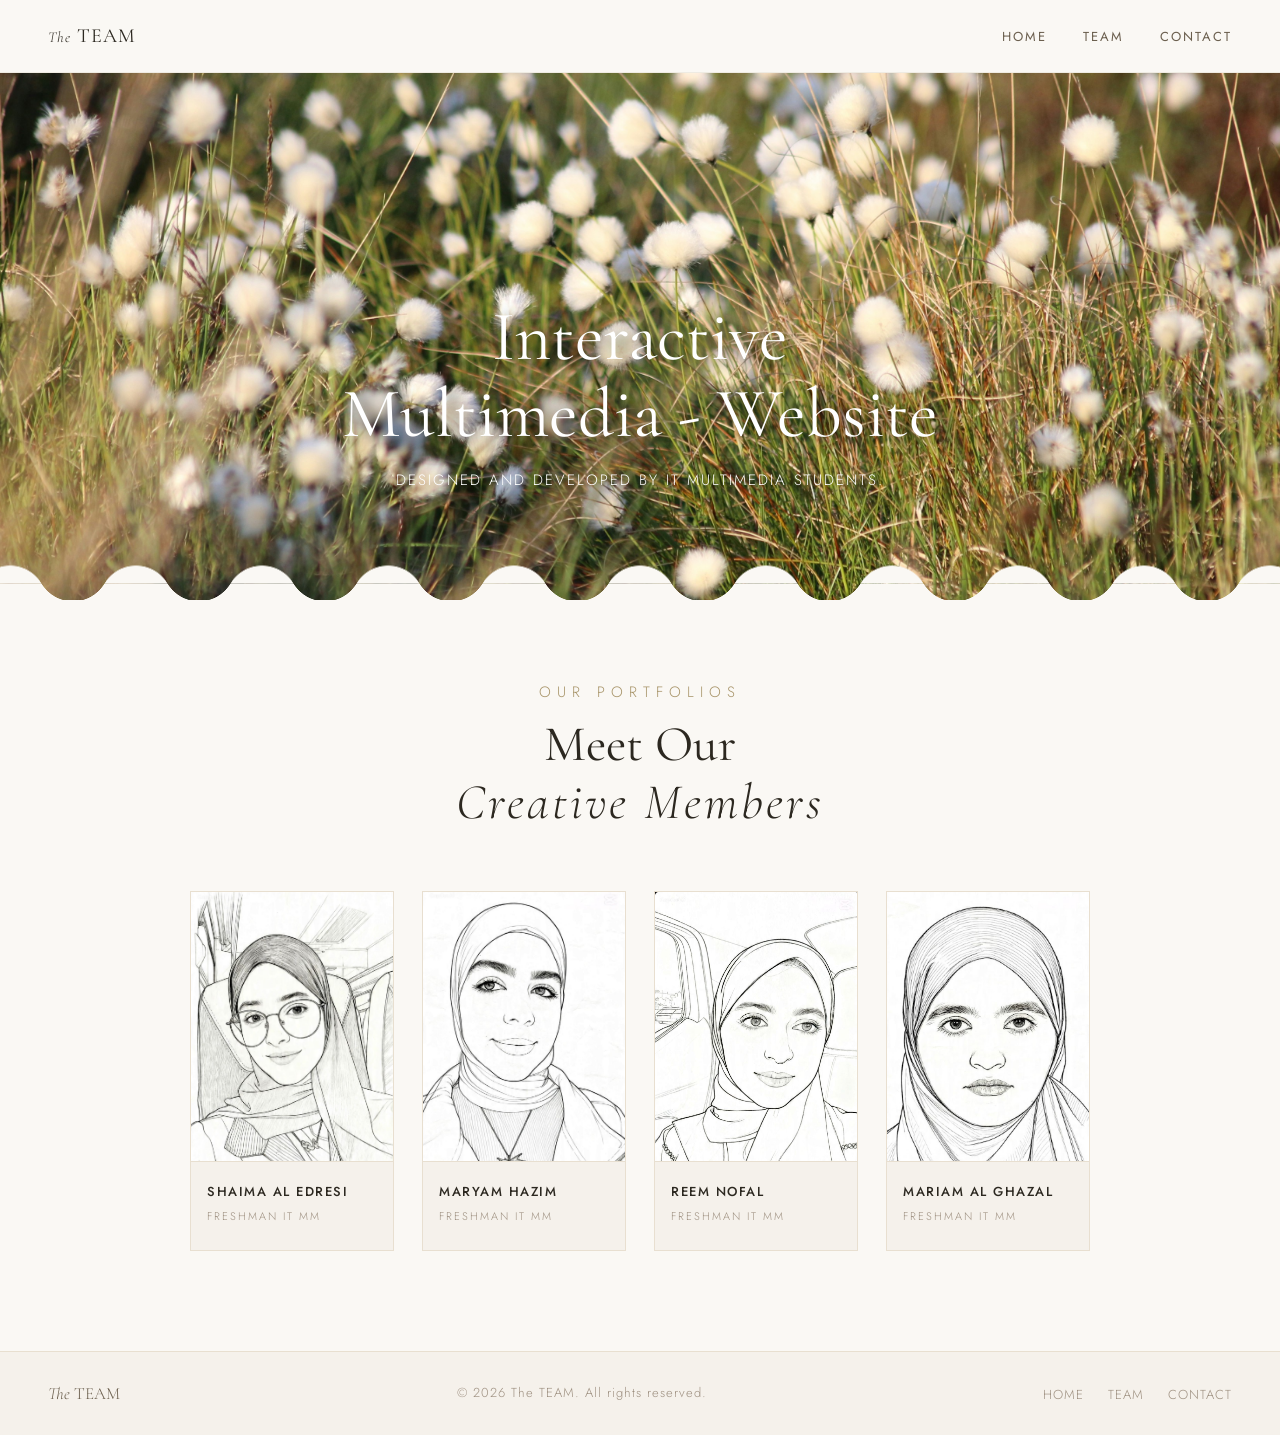
==== index.html @ 42a956ac "Add files via upload" ====
<!DOCTYPE html>
<html lang="en">
<head>
  <meta charset="UTF-8" />
  <meta name="viewport" content="width=device-width, initial-scale=1.0" />
  <meta name="portfolio" content= "this website is a portfolio for four IT Multimedia students"/>
  <title> Interactive Multimedia - student profiles </title>
  <link rel="stylesheet" href="styles.css" />
</head>
<body>

 
  <nav class="nav">
    <a href="index.html" class="nav-logo"><em>The</em> TEAM</a>
    <ul class="nav-links">
      <li><a href="index.html">Home</a></li>
      <li><a href="#target-section">Team</a></li>
      <li><a href="contact.html">Contact</a></li>
    </ul>
  </nav>

<section class="hero">
    <div class="hero-bg"></div>
    <div class="hero-overlay"></div>

    <div class="hero-content">
      <h1>Interactive Multimedia - Website</h1>
      <p>designed and developed by it multimedia students.</p>
    </div>
  </section>


  <section class="team-section">
    <p class="section-label">our portfolios</p>
    <h2 id="target-section" class="section-title">Meet Our<br><em>Creative Members</em></h2>

    <div class="team-grid">

     
		<a href="shaima.html" class="team-card">
        <img
          class="team-card-img"
          src="../pictures/WhatsApp Image 2026-04-18 at 18.01.10.jpeg"
          alt="Shaima Al Edresi"
        />
        <div class="team-card-info">
          <p class="team-card-name">Shaima Al Edresi</p>
          <p class="team-card-role">Freshman IT MM</p>
        </div>
      </a>
      
		
		<a href="Maryam.html" class="team-card">
        <img
          class="team-card-img"
          src="../pictures/WhatsApp Image 2026-04-15 at 7.02.31 PM.jpeg"
          alt="Maryam Hazim"
         />
        <div class="team-card-info">
          <p class="team-card-name">Maryam Hazim </p>
          <p class="team-card-role">Freshman IT MM</p>
        </div>
      </a>
		
		  
		
		
		<a href="reem.html" class="team-card">
        <img
          class="team-card-img"
          src="../pictures/WhatsApp Image 2026-04-17 at 23.28.27.jpeg"
          alt="Reem"
        />
        <div class="team-card-info">
          <p class="team-card-name">Reem Nofal</p>
          <p class="team-card-role">Freshman IT MM</p>
        </div>
      </a>


		
		
      <a href="mariam.html" class="team-card">
        <img
          class="team-card-img"
          src="../pictures/WhatsApp Image 2026-04-21 at 16.07.06.jpeg"
          alt="Mariam Al Ghazal"
        />
        <div class="team-card-info">
          <p class="team-card-name">Mariam Al Ghazal</p>
          <p class="team-card-role">Freshman IT MM</p>
        </div>
      </a>

    </div>
  </section>


  <footer>
    <span class="footer-logo"><em>The</em> TEAM</span>
    <span class="footer-copy">&copy; 2026 The TEAM. All rights reserved.</span>
    <ul class="footer-links">
      <li><a href="index.html">Home</a></li>
      <li><a href="#target-section">Team</a></li>
      <li><a href="contact.html">Contact</a></li>
    </ul>
  </footer>

</body>
</html>
---- styles.css ----
@import url('https://fonts.googleapis.com/css2?family=Cormorant+Garamond:ital,wght@0,300;0,400;0,500;0,600;1,300;1,400&family=Jost:wght@300;400;500&display=swap');

:root {
  --cream:       #f5f1eb;
  --warm-white:  #faf8f4;
  --sand:        #e8dfd0;
  --taupe:       #c4b49a;
  --gold:        #a8956a;
  --dark-gold:   #8a7a55;
  --text-dark:   #2c2820;
  --text-mid:    #6b5f4e;
  --text-light:  #9e9080;
  --font-serif:  'Cormorant Garamond', Georgia, serif;
  --font-sans:   'Jost', sans-serif;
  --radius:      4px;
  --transition:  0.35s ease;
}


*, *::before, *::after { box-sizing: border-box; margin: 0; padding: 0; }

html { scroll-behavior: smooth; }

body {
  background-color: var(--warm-white);
  color: var(--text-dark);
  font-family: var(--font-sans);
  font-weight: 300;
  line-height: 1.6;
}

img { display: block; max-width: 100%; }

a { text-decoration: none; color: inherit; }


.nav {
  position: fixed;
  top: 0; left: 0; right: 0;
  z-index: 100;
  display: flex;
  align-items: center;
  justify-content: space-between;
  padding: 20px 48px;
  background: var(--warm-white);
  border-bottom: 1px solid rgba(196, 180, 154, 0.2);
}

.nav-logo {
  font-family: var(--font-serif);
  font-size: 20px;
  font-weight: 400;
  letter-spacing: 1px;
  color: var(--text-dark);
}

.nav-logo em {
  font-style: italic;
  font-weight: 300;
  font-size: 15px;
}

.nav-links {
  display: flex;
  align-items: center;
  gap: 36px;
  list-style: none;
}

.nav-links a {
  font-family: var(--font-sans);
  font-size: 13px;
  font-weight: 400;
  letter-spacing: 2px;
  text-transform: uppercase;
  color: var(--text-mid);
  transition: color var(--transition);
}
.nav-links a:focus,
.nav-links a:focus-visible {
  outline: 3px solid #a8956a;
  outline-offset: 8px;
  border-radius: 6px;
  color: var(--text-dark);
}

.nav-links a:hover { color: var(--text-dark); }

.nav-links a.active { color: var(--text-dark); }


.hero {
  position: relative;
  height: 100px;
  min-height: 600px;
  overflow: hidden;
}

.hero-bg {
  position: absolute;
  inset: 0;
  background-image: url('../pictures/lidia-nikole-R7oHCfHo2ik-unsplash.jpg');
  background-size: cover;
  background-position: center;
  transform: scale(1.05);
  transition: transform 8s ease;
	
  --mask:
    radial-gradient(34.99px at 50% calc(100% - 48px),#000 99%,#0000 101%) calc(50% - 60px) 0/120px 100%,
    radial-gradient(34.99px at 50% calc(100% + 18px),#0000 99%,#000 101%) 50% calc(100% - 30px)/120px 100% repeat-x;
    -webkit-mask: var(--mask);
          mask: var(--mask);

}

.hero:hover .hero-bg { transform: scale(1); }

.hero-content {
  position: absolute;
  bottom: 18%;
  left: 50%;
  text-align: center;
  width: 90%;
  max-width: 600px;
  animation: fadeUp 1s ease both;
}

.hero-content h1 {
    font-family: var(--font-serif);
    font-size: 70px;
    font-weight: 400;
    line-height: 1.1;
    color: #ffffff;
    margin-bottom: 16px;
    text-shadow: 8px 3px 16px #000000;
}

.hero-content p {
  font-size: 15px;
  color: #ffffff;
  letter-spacing: 2px;
  text-transform: uppercase;
  font-weight: 300;
}



.section-label {
  font-family: var(--font-sans);
  font-size: 15px;
  letter-spacing: 6px;
  text-transform: uppercase;
  color: var(--gold);
  margin-bottom: 12px;
}

.section-title {
  font-family: var(--font-serif);
  font-size: 50px;
  font-weight: 400;
  line-height: 1.15;
  color: var(--text-dark);
}

.section-title em {
  font-style: italic;
  font-weight: 300;
  letter-spacing: 3px;
}


.team-section {
  background: var(--warm-white);
  padding: 80px 48px 100px;
  text-align: center;
}

.team-section .section-title { margin-bottom: 60px; }

.team-grid {
  display: grid;
  grid-template-columns: repeat(4, 1fr);
  gap: 28px;
  max-width: 900px;
  margin: 0 auto;
}

.team-card {
  background: var(--cream);
  border: 1px solid var(--sand);
  overflow: hidden;
  transition: transform var(--transition), box-shadow var(--transition);
  cursor: pointer;
}

.team-card:hover {
    transform: translateY(-6px);
    box-shadow: 0 20px 50px #C6BCB7;
    -webkit-box-shadow: 0 20px 50px #C6BCB7;
}

.team-card-img {
  width: 100%;
  aspect-ratio: 3/4;
  object-fit: cover;
  object-position:  top;
  transition:var(--transition);
}

.team-card:hover .team-card-img {}

.team-card-info {
  padding: 20px 16px 24px;
  text-align: left;
  border-top: 1px solid var(--sand);
}

.team-card-name {
  font-family: var(--font-sans);
  font-size: 13px;
  font-weight: 500;
  letter-spacing: 1.5px;
  text-transform: uppercase;
  color: var(--text-dark);
  margin-bottom: 5px;
}

.team-card-role {
  font-family: var(--font-sans);
  font-size: 11px;
  letter-spacing: 2px;
  text-transform: uppercase;
  color: var(--text-light);
}


footer {
  background: var(--cream);
  border-top: 1px solid var(--sand);
  padding: 28px 48px;
  display: flex;
  align-items: center;
  justify-content: space-between;
}

footer .footer-logo {
  font-family: var(--font-serif);
  font-size: 17px;
  color: var(--text-mid);
}

footer .footer-copy {
  font-size: 13px;
  color: var(--text-light);
  letter-spacing: 1px;
}

footer .footer-links {
  display: flex;
  gap: 24px;
  list-style: none;
}

footer .footer-links a {
  font-size: 13px;
  letter-spacing: 1px;
  text-transform: uppercase;
  color: var(--text-light);
  transition: color var(--transition);
}

footer .footer-links a:hover { color: var(--gold); }


.profile-page {
  padding-top: 90px;
  min-height: 100vh;
  background: var(--warm-white);
}

.profile-header {
  text-align: center;
  padding: 60px 48px 40px;
  border-bottom: 1px solid var(--sand);
}

.profile-header h1 {
  font-family: var(--font-serif);
  font-size: 50px;
  font-weight: 400;
  color: var(--text-dark);
  margin-bottom: 8px;
}

.profile-header .profile-role {
  font-family: var(--font-sans);
  font-size: 15px;
  letter-spacing: 2px;
  text-transform: uppercase;
  color: var(--gold);
}


.profile-video-wrap {
  max-width: 780px;
  margin: 50px auto 0;
  padding: 0 48px;
}

.video-player {
  position: relative;
  width: 100%;
  background: #1a1610;
  overflow: hidden;
  border-radius: 2px;
  padding-bottom: 20px;
  background-color: var(--warm-white)
}



.selected-work {
  max-width: 900px;
  margin: 70px auto;
  padding: 0 48px;
}

.selected-work .section-title {
  text-align: center;
  margin-bottom: 40px;
}

.work-grid {
  display: grid;
  grid-template-columns: repeat(3, 1fr);
  gap: 16px;
}

.work-item { overflow: hidden; }

.work-item img {
  width: 100%;
  aspect-ratio: 4/5;
  object-fit: cover;
  object-position: center ;
  transition: transform 0.5s ease;
}

.work-item:hover img { transform: scale(1.04);}

.work-caption {
  margin-top: 10px;
  font-size: 11px;
  color: var(--text-light);
  letter-spacing: 1px;
  text-transform: uppercase;
}


.profile-nav {
  max-width: 900px;
  margin: 0 auto 80px;
  padding: 28px 48px;
  display: flex;
  justify-content: space-between;
  border-top: 1px solid var(--sand);
}

.profile-nav a {
  display: flex;
  align-items: center;
  gap: 10px;
  font-family: var(--font-serif);
  font-size: 20px;
  font-weight: 400;
  font-style: italic;
  color: var(--text-mid);
  transition: color var(--transition);
}

.profile-nav a:hover { color: var(--gold); }

.profile-nav a span { font-style: normal; font-size: 20px; }


.contact-page {
  padding-top: 90px;
  min-height: 100vh;
  display: flex;
  align-items: center;
  justify-content: center;
	position: relative; }
.contact-page img {
    position: absolute;
    top: 0;
    left:0 ;
    z-index: -1;
    width: 100%;
   height: 100%;
   object-fit: cover;
}

.contact-inner {
    width: 100%;
    max-width: 680px;
    padding: 80px 48px 100px;
    text-align: center;
	background-color: rgba(238,234,227,0.70);
	overflow: auto;
}

.contact-inner .section-title {
  font-size: 40px;
  margin-bottom: 50px;
}

.contact-form {
  text-align: left;
}

.form-group {
  margin-bottom: 24px;
}

.form-group label {
  display: block;
  font-size: 13px;
  letter-spacing: 2px;
  text-transform: uppercase;
  color: var(--text-mid);
  margin-bottom: 8px;
}

.form-group input,
.form-group textarea {
  width: 100%;
  padding: 14px 16px;
  background: var(--warm-white);
  border: 1px solid var(--sand);
  border-radius: var(--radius);
  font-family: var(--font-sans);
  font-size: 10px;
  font-weight: 300;
  color: var(--text-dark);
  transition: border-color var(--transition), background var(--transition);
}

.form-group input::placeholder,
.form-group textarea::placeholder {
  color: var(--text-light);
  font-size: 13px;
}

.form-group input:focus,
.form-group textarea:focus {
  border-color: var(--gold);
  background: var(--warm-white);
}

.form-group textarea {
  min-height: 130px;
  resize: vertical;
}

.btn-submit {
  display: block;
  width: 100%;
  padding: 16px;
  margin-top: 32px;
  background: var(--gold);
  border: none;
  border-radius: 30px;
  font-family: var(--font-sans);
  font-size: 13px;
  font-weight: 400;
  letter-spacing: 2px;
  text-transform: uppercase;
  color: var(--warm-white);
  cursor: pointer;
  transition: background var(--transition), transform var(--transition);
}

.btn-submit:hover {
  background: var(--dark-gold);
  transform: translateY(-2px);
}


@keyframes fadeUp {
  from { opacity: 0; transform: translateX(-50%) translateY(24px); }
  to   { opacity: 1; transform: translateX(-50%) translateY(0); }
}

@media (max-width: 768px) {
  .nav { padding: 16px 24px; }

  .team-section, .selected-work, .profile-video-wrap,
  .profile-header, .profile-nav { padding-left: 24px; padding-right: 24px; }

  .team-grid { grid-template-columns: 1fr; max-width: 320px; }

  .work-grid { grid-template-columns: 1fr; }

  footer { flex-direction: column; gap: 16px; text-align: center; }

  .contact-inner { padding: 60px 24px 80px; }
}
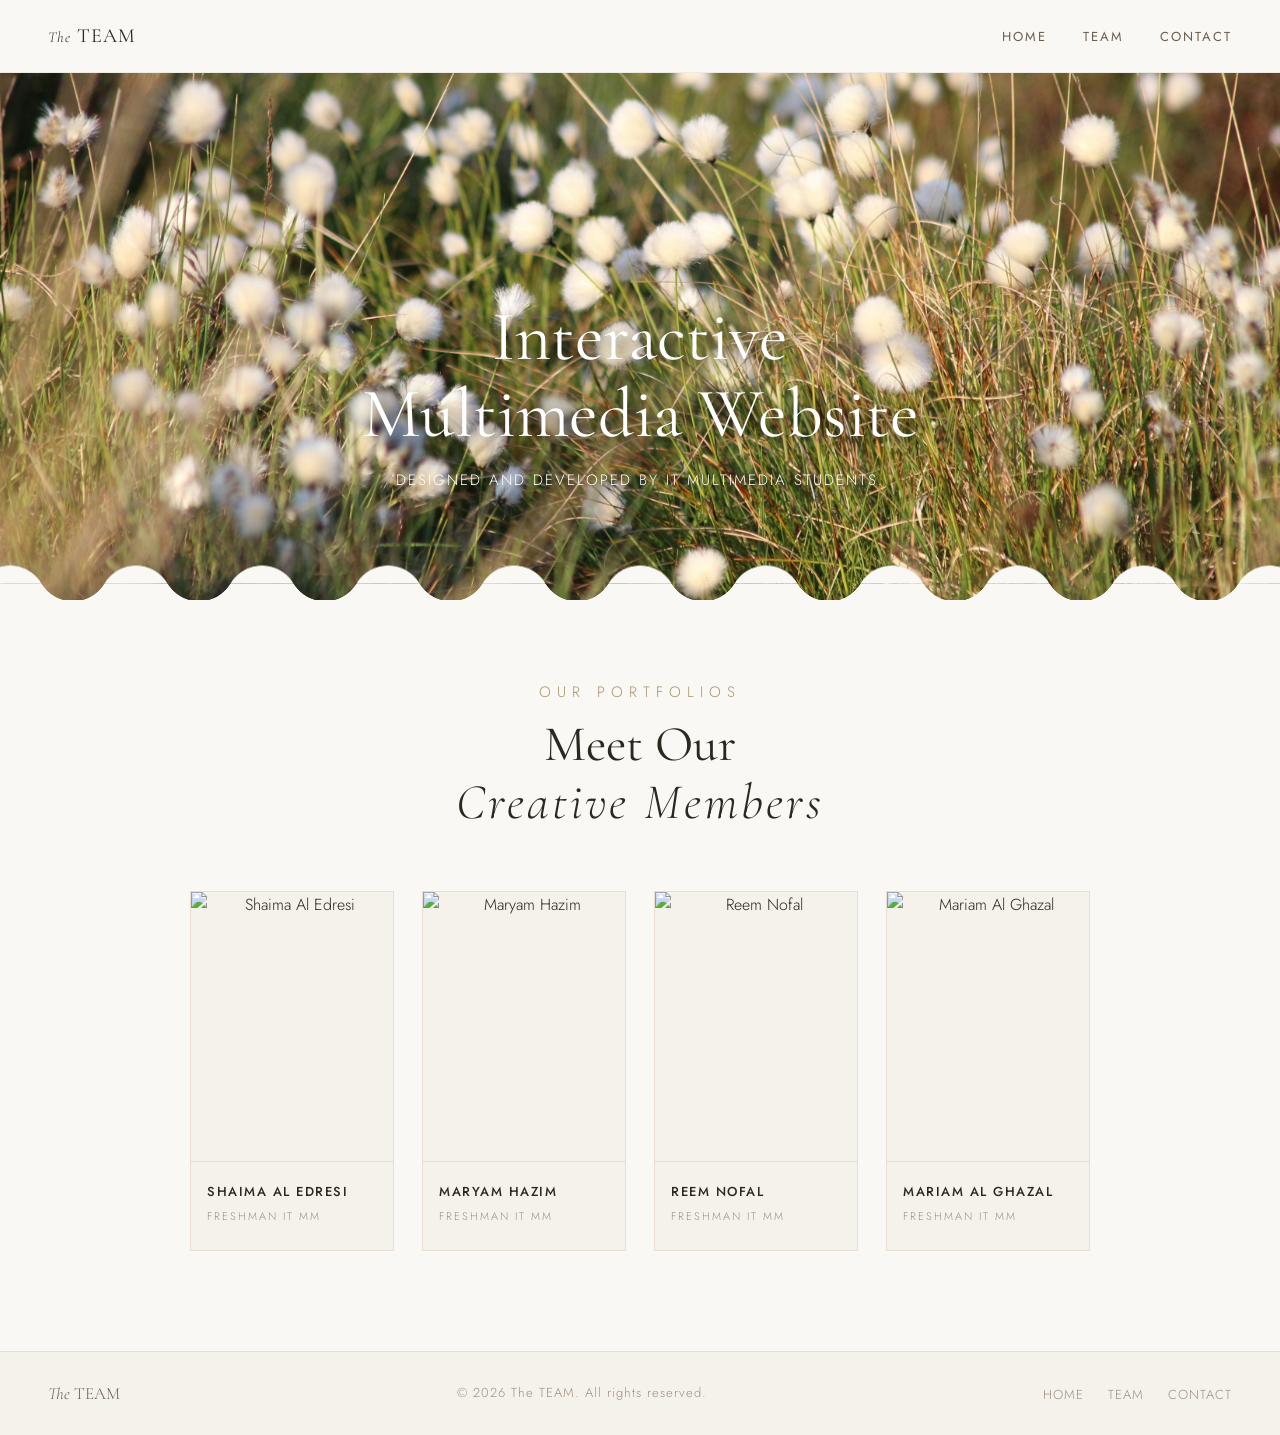
==== commit 425ee42e: "Update index.html" ====
--- a/index.html
+++ b/index.html
@@ -3,108 +3,84 @@
 <head>
   <meta charset="UTF-8" />
   <meta name="viewport" content="width=device-width, initial-scale=1.0" />
-  <meta name="portfolio" content= "this website is a portfolio for four IT Multimedia students"/>
-  <title> Interactive Multimedia - student profiles </title>
+  <meta name="description" content="This website is a portfolio for four IT Multimedia students" />
+  <title>Interactive Multimedia - Student Profiles</title>
   <link rel="stylesheet" href="styles.css" />
 </head>
+
 <body>
 
- 
-  <nav class="nav">
-    <a href="index.html" class="nav-logo"><em>The</em> TEAM</a>
-    <ul class="nav-links">
-      <li><a href="index.html">Home</a></li>
-      <li><a href="#target-section">Team</a></li>
-      <li><a href="contact.html">Contact</a></li>
-    </ul>
-  </nav>
+<nav class="nav">
+  <a href="index.html" class="nav-logo"><em>The</em> TEAM</a>
+  <ul class="nav-links">
+    <li><a href="index.html">Home</a></li>
+    <li><a href="#target-section">Team</a></li>
+    <li><a href="contact.html">Contact</a></li>
+  </ul>
+</nav>
 
 <section class="hero">
-    <div class="hero-bg"></div>
-    <div class="hero-overlay"></div>
+  <div class="hero-bg"></div>
+  <div class="hero-overlay"></div>
 
-    <div class="hero-content">
-      <h1>Interactive Multimedia - Website</h1>
-      <p>designed and developed by it multimedia students.</p>
-    </div>
-  </section>
+  <div class="hero-content">
+    <h1>Interactive Multimedia Website</h1>
+    <p>Designed and developed by IT Multimedia students.</p>
+  </div>
+</section>
 
+<section class="team-section">
+  <p class="section-label">Our Portfolios</p>
+  <h2 id="target-section" class="section-title">
+    Meet Our <br><em>Creative Members</em>
+  </h2>
 
-  <section class="team-section">
-    <p class="section-label">our portfolios</p>
-    <h2 id="target-section" class="section-title">Meet Our<br><em>Creative Members</em></h2>
+  <div class="team-grid">
 
-    <div class="team-grid">
+    <a href="shaima.html" class="team-card">
+      <img class="team-card-img" src="pictures/shaima.jpeg" alt="Shaima Al Edresi" />
+      <div class="team-card-info">
+        <p class="team-card-name">Shaima Al Edresi</p>
+        <p class="team-card-role">Freshman IT MM</p>
+      </div>
+    </a>
 
-     
-		<a href="shaima.html" class="team-card">
-        <img
-          class="team-card-img"
-          src="../pictures/WhatsApp Image 2026-04-18 at 18.01.10.jpeg"
-          alt="Shaima Al Edresi"
-        />
-        <div class="team-card-info">
-          <p class="team-card-name">Shaima Al Edresi</p>
-          <p class="team-card-role">Freshman IT MM</p>
-        </div>
-      </a>
-      
-		
-		<a href="Maryam.html" class="team-card">
-        <img
-          class="team-card-img"
-          src="../pictures/WhatsApp Image 2026-04-15 at 7.02.31 PM.jpeg"
-          alt="Maryam Hazim"
-         />
-        <div class="team-card-info">
-          <p class="team-card-name">Maryam Hazim </p>
-          <p class="team-card-role">Freshman IT MM</p>
-        </div>
-      </a>
-		
-		  
-		
-		
-		<a href="reem.html" class="team-card">
-        <img
-          class="team-card-img"
-          src="../pictures/WhatsApp Image 2026-04-17 at 23.28.27.jpeg"
-          alt="Reem"
-        />
-        <div class="team-card-info">
-          <p class="team-card-name">Reem Nofal</p>
-          <p class="team-card-role">Freshman IT MM</p>
-        </div>
-      </a>
+    <a href="maryam.html" class="team-card">
+      <img class="team-card-img" src="pictures/maryam.jpeg" alt="Maryam Hazim" />
+      <div class="team-card-info">
+        <p class="team-card-name">Maryam Hazim</p>
+        <p class="team-card-role">Freshman IT MM</p>
+      </div>
+    </a>
 
+    <a href="reem.html" class="team-card">
+      <img class="team-card-img" src="pictures/reem.jpeg" alt="Reem Nofal" />
+      <div class="team-card-info">
+        <p class="team-card-name">Reem Nofal</p>
+        <p class="team-card-role">Freshman IT MM</p>
+      </div>
+    </a>
 
-		
-		
-      <a href="mariam.html" class="team-card">
-        <img
-          class="team-card-img"
-          src="../pictures/WhatsApp Image 2026-04-21 at 16.07.06.jpeg"
-          alt="Mariam Al Ghazal"
-        />
-        <div class="team-card-info">
-          <p class="team-card-name">Mariam Al Ghazal</p>
-          <p class="team-card-role">Freshman IT MM</p>
-        </div>
-      </a>
+    <a href="mariam.html" class="team-card">
+      <img class="team-card-img" src="pictures/mariam.jpeg" alt="Mariam Al Ghazal" />
+      <div class="team-card-info">
+        <p class="team-card-name">Mariam Al Ghazal</p>
+        <p class="team-card-role">Freshman IT MM</p>
+      </div>
+    </a>
 
-    </div>
-  </section>
+  </div>
+</section>
 
-
-  <footer>
-    <span class="footer-logo"><em>The</em> TEAM</span>
-    <span class="footer-copy">&copy; 2026 The TEAM. All rights reserved.</span>
-    <ul class="footer-links">
-      <li><a href="index.html">Home</a></li>
-      <li><a href="#target-section">Team</a></li>
-      <li><a href="contact.html">Contact</a></li>
-    </ul>
-  </footer>
+<footer>
+  <span class="footer-logo"><em>The</em> TEAM</span>
+  <span class="footer-copy">© 2026 The TEAM. All rights reserved.</span>
+  <ul class="footer-links">
+    <li><a href="index.html">Home</a></li>
+    <li><a href="#target-section">Team</a></li>
+    <li><a href="contact.html">Contact</a></li>
+  </ul>
+</footer>
 
 </body>
-</html>+</html>
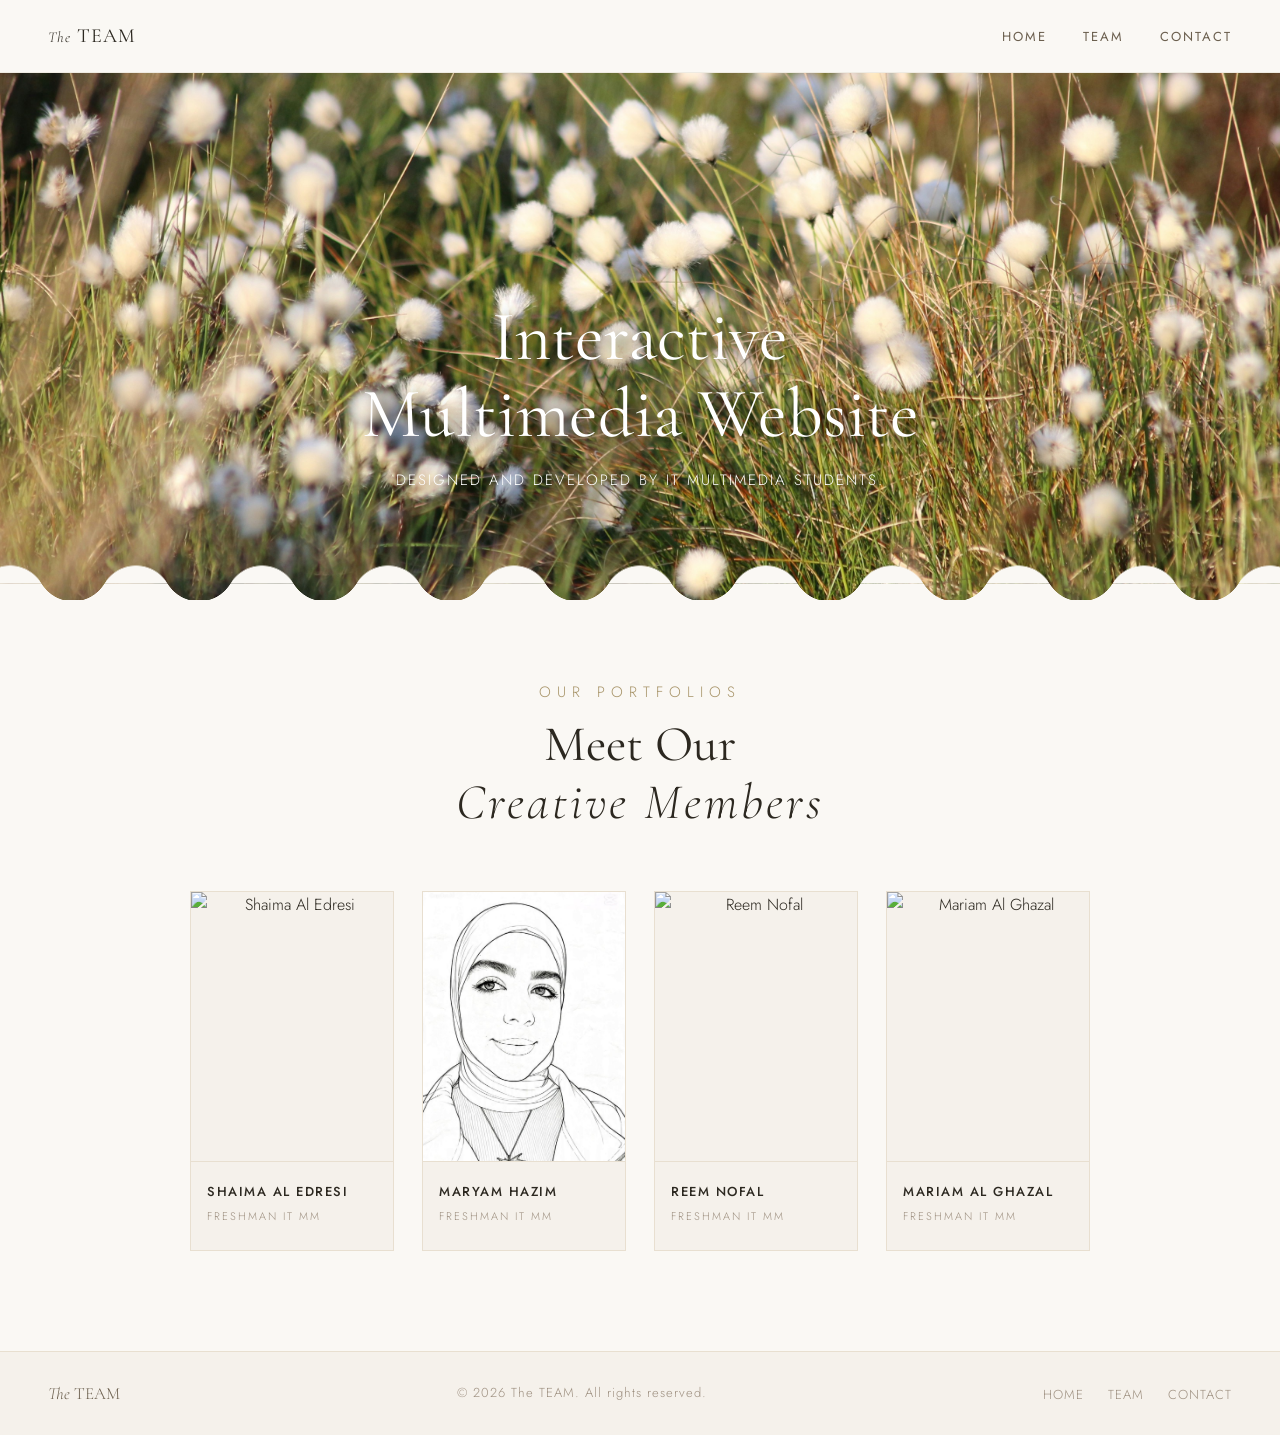
==== commit 8dadd486: "Update index.html" ====
--- a/index.html
+++ b/index.html
@@ -44,15 +44,18 @@
         <p class="team-card-role">Freshman IT MM</p>
       </div>
     </a>
-
-    <a href="maryam.html" class="team-card">
-      <img class="team-card-img" src="pictures/maryam.jpeg" alt="Maryam Hazim" />
-      <div class="team-card-info">
-        <p class="team-card-name">Maryam Hazim</p>
-        <p class="team-card-role">Freshman IT MM</p>
-      </div>
-    </a>
-
+<a href="Maryam.html" class="team-card">
+        <img
+          class="team-card-img"
+          src="../pictures/WhatsApp Image 2026-04-15 at 7.02.31 PM.jpeg"
+          alt="Maryam Hazim"
+         />
+        <div class="team-card-info">
+          <p class="team-card-name">Maryam Hazim </p>
+          <p class="team-card-role">Freshman IT MM</p>
+        </div>
+      </a>
+		
     <a href="reem.html" class="team-card">
       <img class="team-card-img" src="pictures/reem.jpeg" alt="Reem Nofal" />
       <div class="team-card-info">
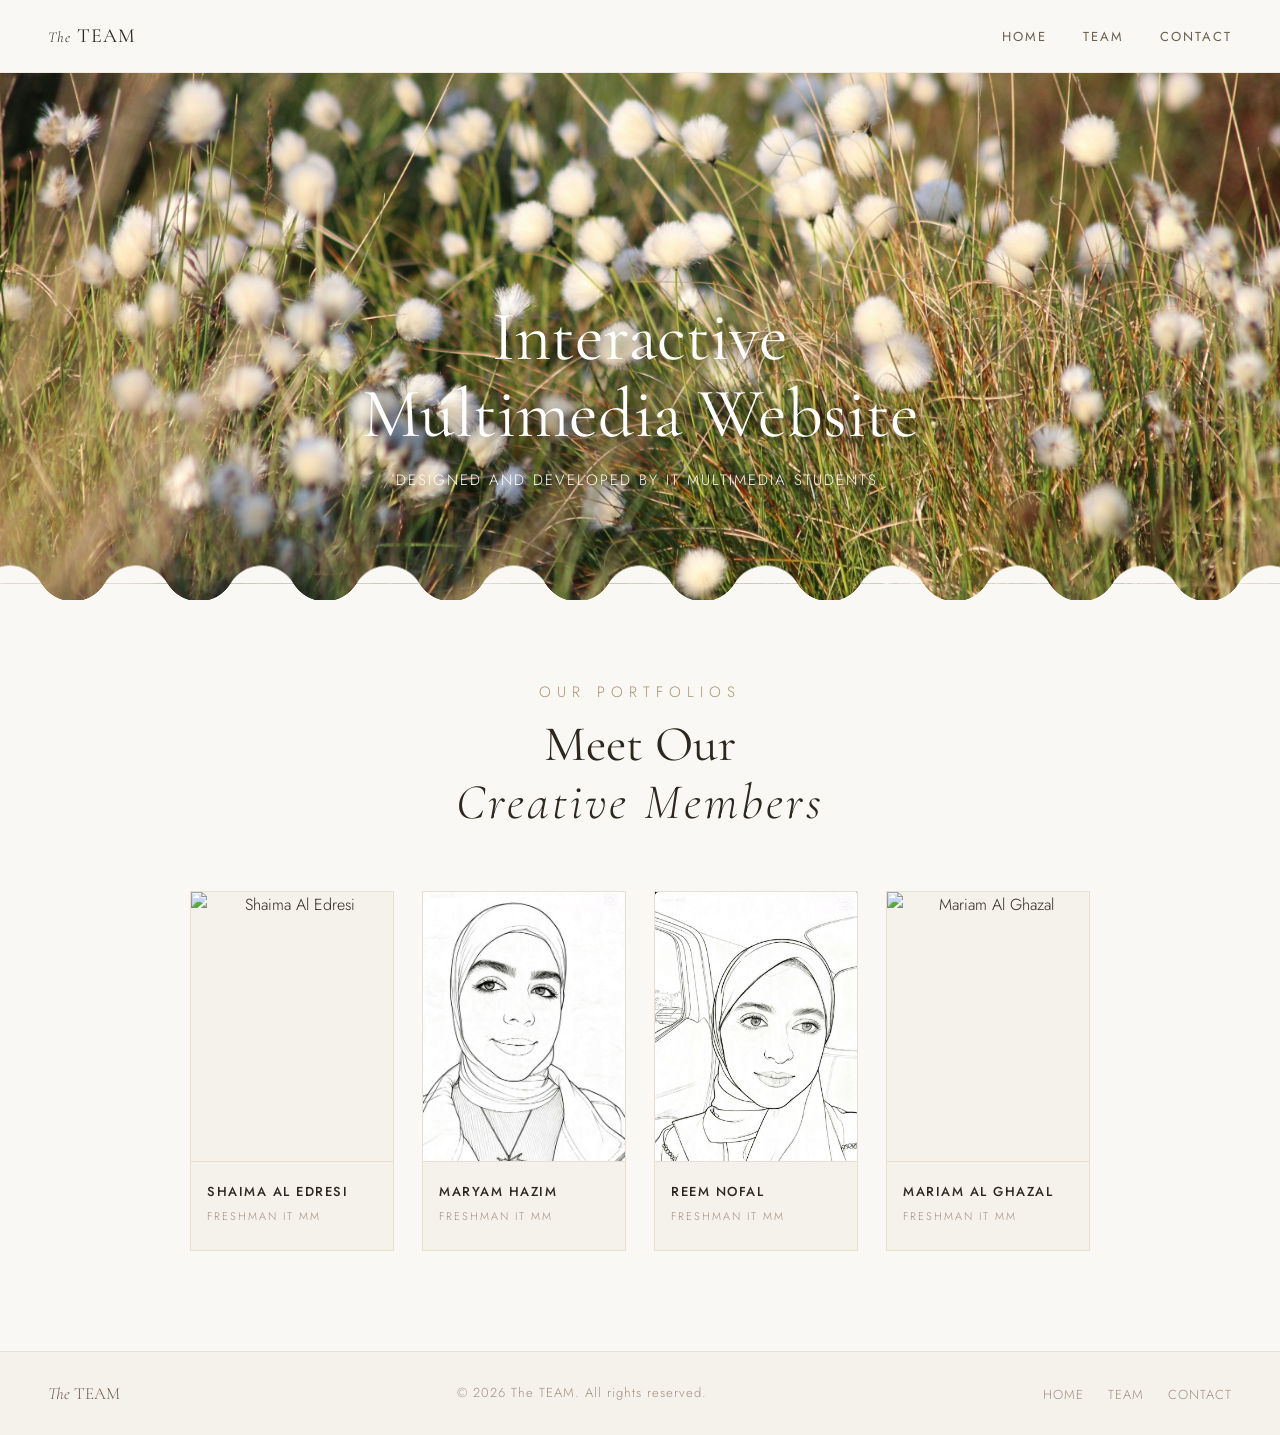
==== commit 38ad7bf8: "Update index.html" ====
--- a/index.html
+++ b/index.html
@@ -47,7 +47,7 @@
 <a href="Maryam.html" class="team-card">
         <img
           class="team-card-img"
-          src="../pictures/WhatsApp Image 2026-04-15 at 7.02.31 PM.jpeg"
+          src="pictures/WhatsApp Image 2026-04-15 at 7.02.31 PM.jpeg"
           alt="Maryam Hazim"
          />
         <div class="team-card-info">
@@ -57,7 +57,7 @@
       </a>
 		
     <a href="reem.html" class="team-card">
-      <img class="team-card-img" src="pictures/reem.jpeg" alt="Reem Nofal" />
+      <img class="team-card-img" src="pictures/my picture.jpg" alt="Reem Nofal" />
       <div class="team-card-info">
         <p class="team-card-name">Reem Nofal</p>
         <p class="team-card-role">Freshman IT MM</p>
--- a/styles.css
+++ b/styles.css
@@ -101,7 +101,7 @@
 .hero-bg {
   position: absolute;
   inset: 0;
-  background-image: url('../pictures/lidia-nikole-R7oHCfHo2ik-unsplash.jpg');
+  background-image: url('pictures/lidia-nikole-R7oHCfHo2ik-unsplash.jpg');
   background-size: cover;
   background-position: center;
   transform: scale(1.05);
@@ -506,4 +506,4 @@
   footer { flex-direction: column; gap: 16px; text-align: center; }
 
   .contact-inner { padding: 60px 24px 80px; }
-}+}
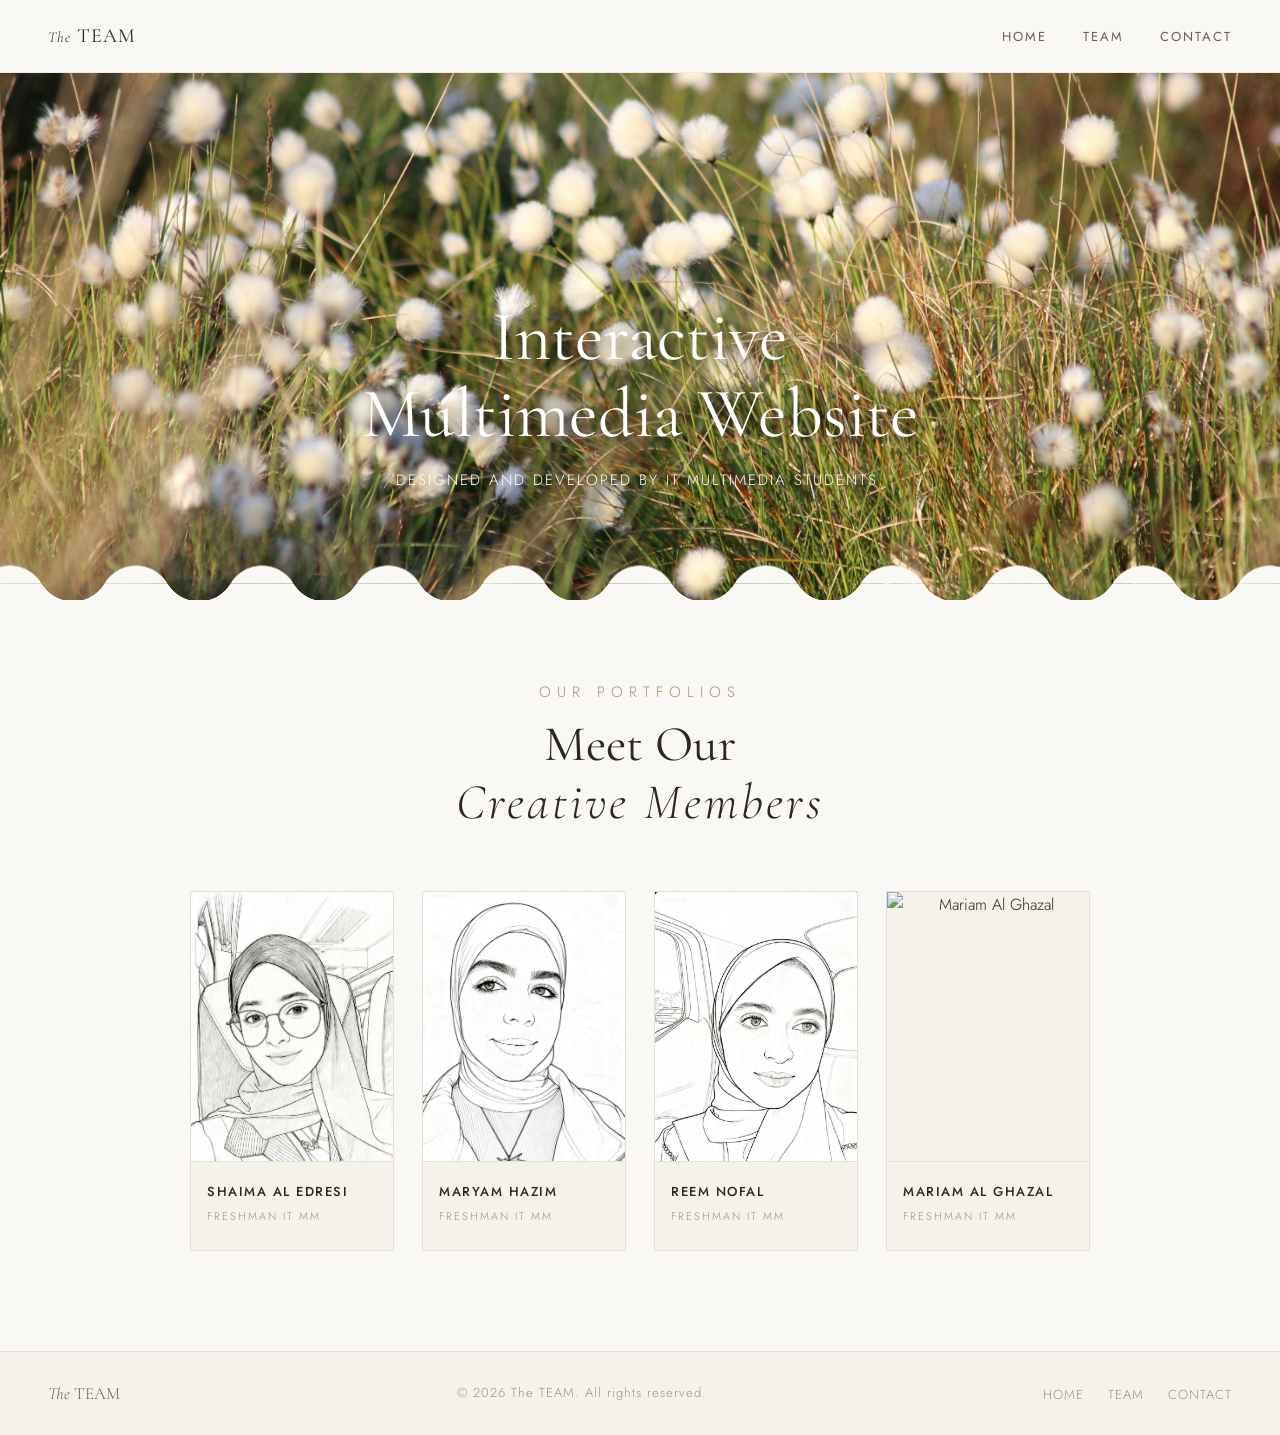
==== commit 37be44db: "Update index.html" ====
--- a/index.html
+++ b/index.html
@@ -38,7 +38,8 @@
   <div class="team-grid">
 
     <a href="shaima.html" class="team-card">
-      <img class="team-card-img" src="pictures/shaima.jpeg" alt="Shaima Al Edresi" />
+      <img class="team-card-img" src="pictures/WhatsApp Image 2026-04-18 at 18.01.10.jpeg
+" alt="Shaima Al Edresi" />
       <div class="team-card-info">
         <p class="team-card-name">Shaima Al Edresi</p>
         <p class="team-card-role">Freshman IT MM</p>
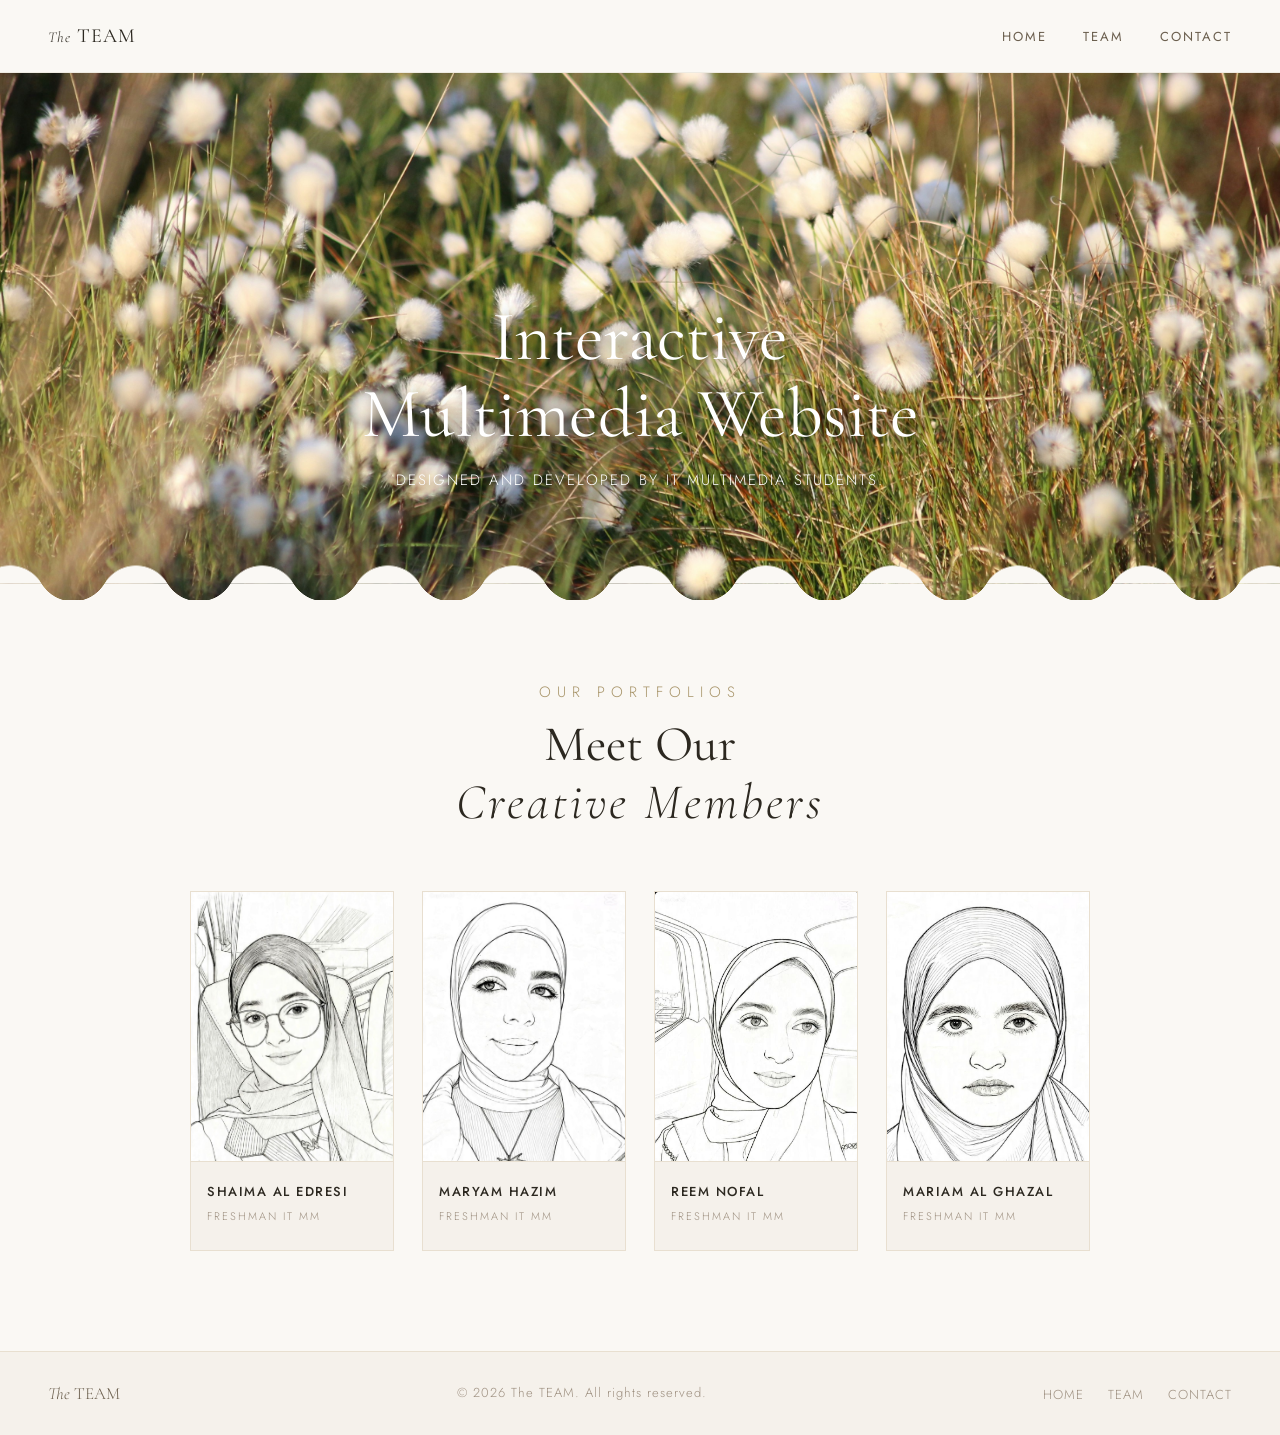
==== commit b5eb69da: "Update index.html" ====
--- a/index.html
+++ b/index.html
@@ -66,7 +66,8 @@
     </a>
 
     <a href="mariam.html" class="team-card">
-      <img class="team-card-img" src="pictures/mariam.jpeg" alt="Mariam Al Ghazal" />
+      <img class="team-card-img" src="pictures/WhatsApp Image 2026-04-21 at 16.07.06.jpeg
+" alt="Mariam Al Ghazal" />
       <div class="team-card-info">
         <p class="team-card-name">Mariam Al Ghazal</p>
         <p class="team-card-role">Freshman IT MM</p>
